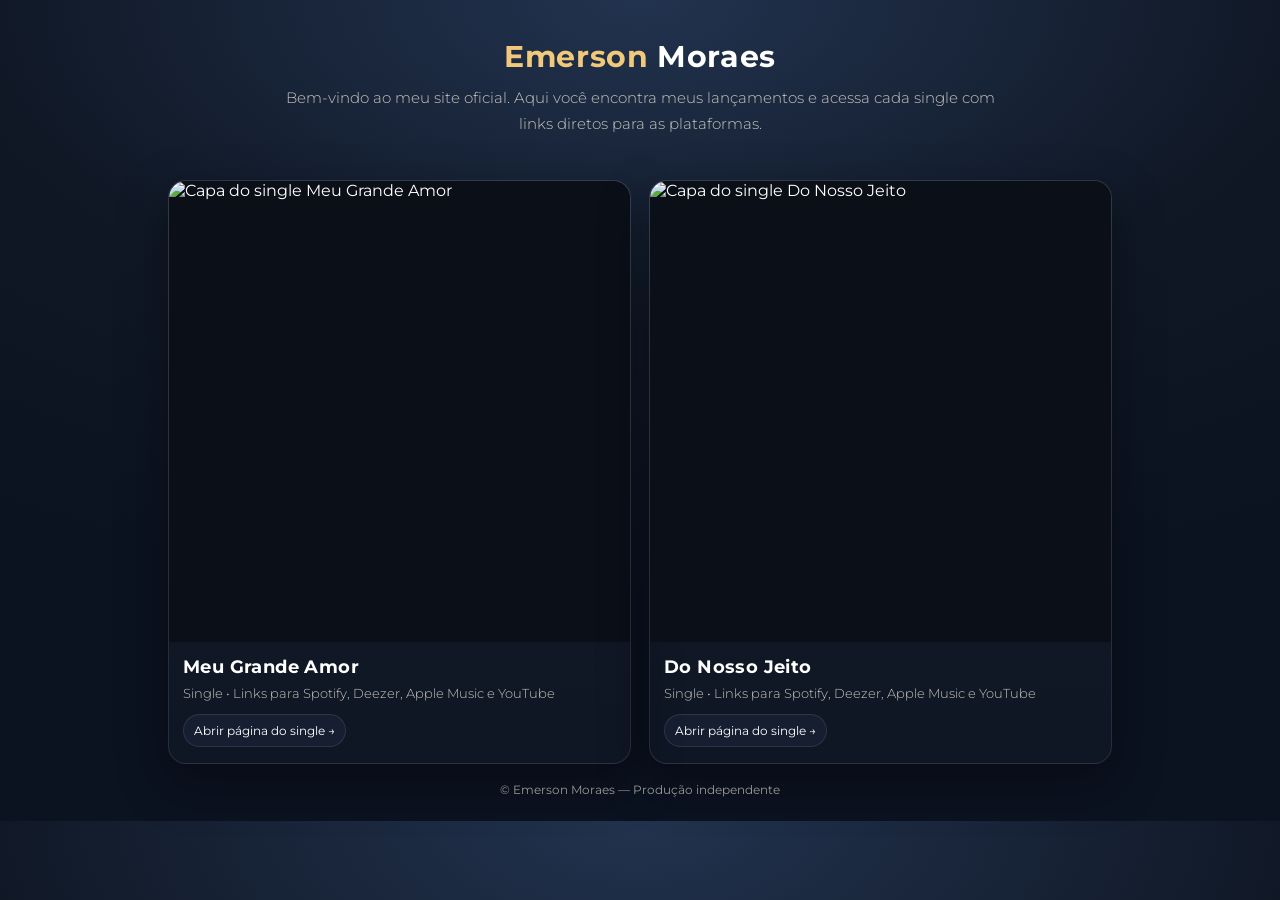
==== index.html @ e017d696 "Update index.html" ====
<!DOCTYPE html>
<html lang="pt-BR">
<head>
  <meta charset="UTF-8" />
  <meta name="viewport" content="width=device-width, initial-scale=1.0"/>
  <title>Emerson Moraes • Site Oficial</title>

  <link href="https://fonts.googleapis.com/css2?family=Montserrat:wght@300;500;700&display=swap" rel="stylesheet">

  <style>
    :root{
      --bg:#101826;
      --bg2:#0b1220;
      --gold:#f1c97a;
      --muted:#c9c6bf;
      --card:#162033;
      --stroke:rgba(255,255,255,.10);
    }
    *{box-sizing:border-box}
    body{
      margin:0;
      font-family:'Montserrat',sans-serif;
      color:#fff;
      background:radial-gradient(1200px 600px at 50% 0%, #22334f 0%, var(--bg) 55%, var(--bg2) 100%);
    }
    .wrap{
      max-width:980px;
      margin:0 auto;
      padding:28px 18px 24px;
      text-align:center;
    }
    header{
      padding:10px 0 18px;
    }
    h1{
      margin:0;
      font-size:30px;
      letter-spacing:.6px;
      font-weight:700;
    }
    h1 span{ color:var(--gold); }
    p.lead{
      margin:10px auto 0;
      max-width:720px;
      color:var(--muted);
      line-height:1.7;
      font-size:15px;
      font-weight:300;
    }
    .grid{
      margin:26px auto 10px;
      display:grid;
      grid-template-columns:repeat(2, minmax(0, 1fr));
      gap:18px;
      align-items:stretch;
    }
    @media (max-width:720px){
      .grid{ grid-template-columns:1fr; }
    }
    a.card{
      display:block;
      text-decoration:none;
      color:inherit;
      background:linear-gradient(180deg, rgba(255,255,255,.04), rgba(255,255,255,.02));
      border:1px solid var(--stroke);
      border-radius:18px;
      overflow:hidden;
      box-shadow:0 18px 50px rgba(0,0,0,.35);
      transition:.25s ease;
      text-align:left;
    }
    a.card:hover{
      transform:translateY(-2px);
      border-color:rgba(241,201,122,.35);
      box-shadow:0 22px 70px rgba(0,0,0,.45);
    }
    .cover{
      aspect-ratio:1/1; /* capa quadrada */
      width:100%;
      display:block;
      object-fit:cover;
      background:#0a0f18;
    }
    .meta{
      padding:14px 14px 16px;
    }
    .title{
      margin:0;
      font-size:18px;
      font-weight:700;
      letter-spacing:.4px;
    }
    .subtitle{
      margin:6px 0 0;
      font-size:13px;
      color:var(--muted);
      line-height:1.5;
      font-weight:300;
    }
    .pill{
      display:inline-block;
      margin-top:10px;
      padding:8px 10px;
      border-radius:999px;
      border:1px solid var(--stroke);
      font-size:12px;
      color:#fff;
      background:rgba(45,63,87,.25);
    }
    footer{
      margin-top:18px;
      opacity:.75;
      font-size:12px;
      color:var(--muted);
    }
  </style>
</head>

<body>
  <main class="wrap">
    <header>
      <h1><span>Emerson</span> Moraes</h1>
      <p class="lead">
        Bem-vindo ao meu site oficial. Aqui você encontra meus lançamentos e acessa cada single com links diretos
        para as plataformas.
      </p>
    </header>

    <section class="grid">
      <!-- Card: Meu Grande Amor -->
      <a class="card" href="./meu-grande-amor/" aria-label="Abrir página do single Meu Grande Amor">
        <img class="cover" src="./assets/EmersonMoraesDisponivel.PNG" alt="Capa do single Meu Grande Amor">
        <div class="meta">
          <p class="title">Meu Grande Amor</p>
          <p class="subtitle">Single • Links para Spotify, Deezer, Apple Music e YouTube</p>
          <span class="pill">Abrir página do single →</span>
        </div>
      </a>

      <!-- Card: Do Nosso Jeito -->
      <a class="card" href="./do-nosso-jeito/" aria-label="Abrir página do single Do Nosso Jeito">
        <img class="cover" src="./assets/EmersonMoraes_DoNossoJeito.jpg" alt="Capa do single Do Nosso Jeito">
        <div class="meta">
          <p class="title">Do Nosso Jeito</p>
          <p class="subtitle">Single • Links para Spotify, Deezer, Apple Music e YouTube</p>
          <span class="pill">Abrir página do single →</span>
        </div>
      </a>
    </section>

    <footer>
      © Emerson Moraes — Produção independente
    </footer>
  </main>
</body>
</html>
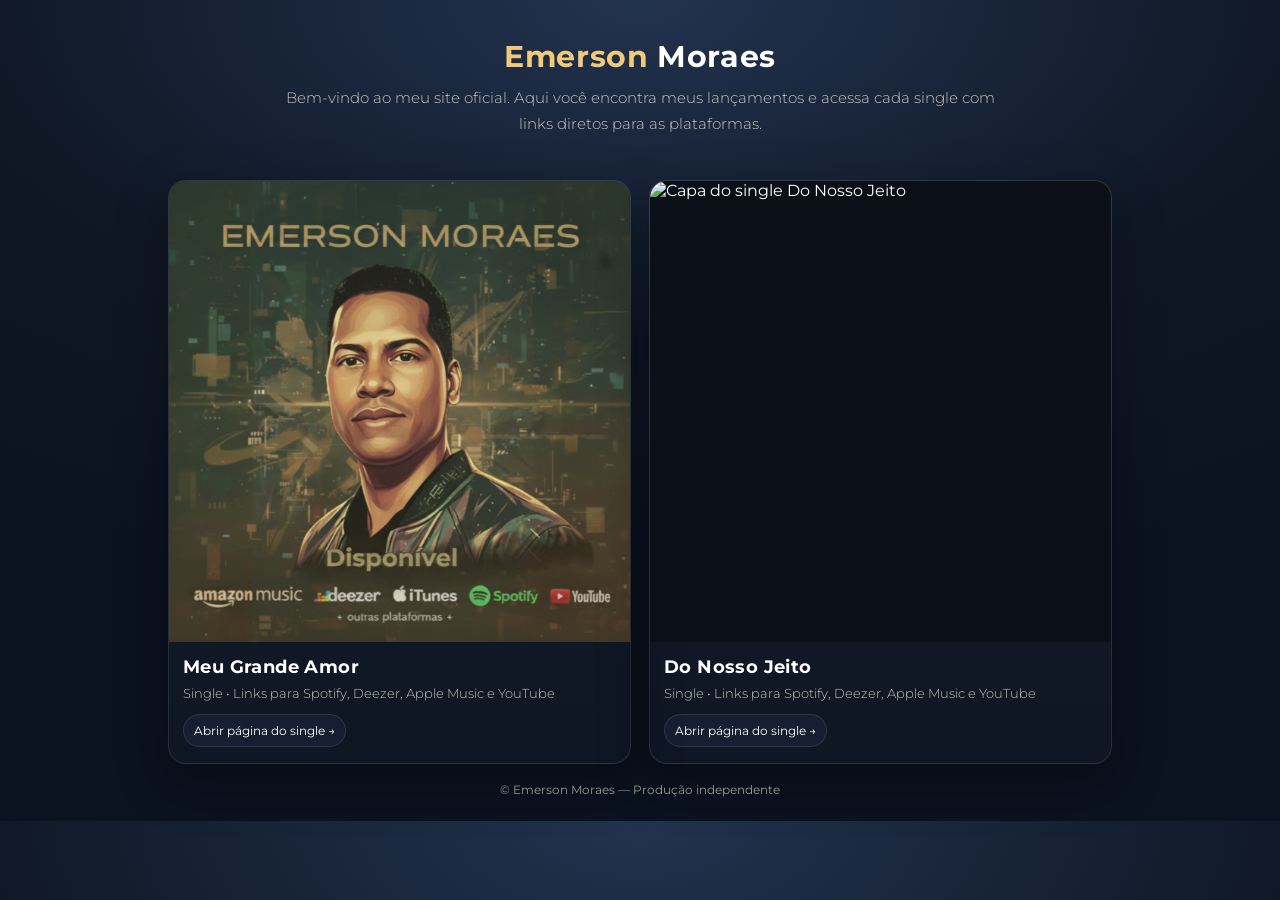
==== commit b4d295c1: "Update index.html" ====
--- a/index.html
+++ b/index.html
@@ -129,7 +129,7 @@
     <section class="grid">
       <!-- Card: Meu Grande Amor -->
       <a class="card" href="./meu-grande-amor/" aria-label="Abrir página do single Meu Grande Amor">
-        <img class="cover" src="./assets/EmersonMoraesDisponivel.PNG" alt="Capa do single Meu Grande Amor">
+        <img class="cover" src="./EmersonMoraesDisponivel.png" alt="Capa do single Meu Grande Amor">
         <div class="meta">
           <p class="title">Meu Grande Amor</p>
           <p class="subtitle">Single • Links para Spotify, Deezer, Apple Music e YouTube</p>
@@ -139,7 +139,7 @@
 
       <!-- Card: Do Nosso Jeito -->
       <a class="card" href="./do-nosso-jeito/" aria-label="Abrir página do single Do Nosso Jeito">
-        <img class="cover" src="./assets/EmersonMoraes_DoNossoJeito.jpg" alt="Capa do single Do Nosso Jeito">
+        <img class="cover" src="./EmersonMoraes_DoNossoJeito.jpg" alt="Capa do single Do Nosso Jeito">
         <div class="meta">
           <p class="title">Do Nosso Jeito</p>
           <p class="subtitle">Single • Links para Spotify, Deezer, Apple Music e YouTube</p>
@@ -158,3 +158,5 @@
 
 
 
+
+
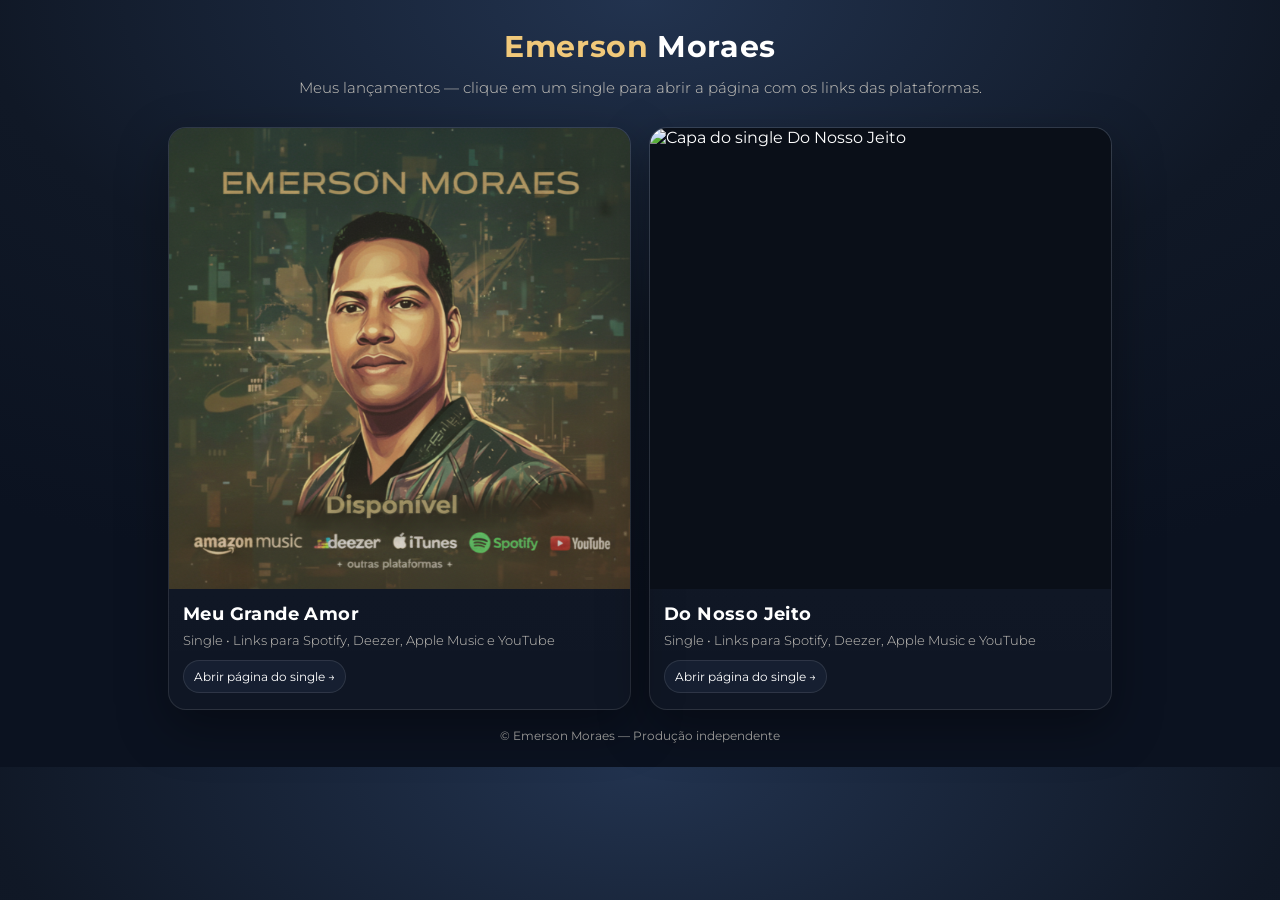
==== commit 3c79012b: "Update index.html" ====
--- a/index.html
+++ b/index.html
@@ -13,7 +13,6 @@
       --bg2:#0b1220;
       --gold:#f1c97a;
       --muted:#c9c6bf;
-      --card:#162033;
       --stroke:rgba(255,255,255,.10);
     }
     *{box-sizing:border-box}
@@ -28,9 +27,6 @@
       margin:0 auto;
       padding:28px 18px 24px;
       text-align:center;
-    }
-    header{
-      padding:10px 0 18px;
     }
     h1{
       margin:0;
@@ -75,15 +71,13 @@
       box-shadow:0 22px 70px rgba(0,0,0,.45);
     }
     .cover{
-      aspect-ratio:1/1; /* capa quadrada */
+      aspect-ratio:1/1;
       width:100%;
       display:block;
       object-fit:cover;
       background:#0a0f18;
     }
-    .meta{
-      padding:14px 14px 16px;
-    }
+    .meta{ padding:14px 14px 16px; }
     .title{
       margin:0;
       font-size:18px;
@@ -104,7 +98,6 @@
       border-radius:999px;
       border:1px solid var(--stroke);
       font-size:12px;
-      color:#fff;
       background:rgba(45,63,87,.25);
     }
     footer{
@@ -121,13 +114,11 @@
     <header>
       <h1><span>Emerson</span> Moraes</h1>
       <p class="lead">
-        Bem-vindo ao meu site oficial. Aqui você encontra meus lançamentos e acessa cada single com links diretos
-        para as plataformas.
+        Meus lançamentos — clique em um single para abrir a página com os links das plataformas.
       </p>
     </header>
 
     <section class="grid">
-      <!-- Card: Meu Grande Amor -->
       <a class="card" href="./meu-grande-amor/" aria-label="Abrir página do single Meu Grande Amor">
         <img class="cover" src="./EmersonMoraesDisponivel.png" alt="Capa do single Meu Grande Amor">
         <div class="meta">
@@ -137,9 +128,8 @@
         </div>
       </a>
 
-      <!-- Card: Do Nosso Jeito -->
       <a class="card" href="./do-nosso-jeito/" aria-label="Abrir página do single Do Nosso Jeito">
-        <img class="cover" src="./EmersonMoraes_DoNossoJeito.jpg" alt="Capa do single Do Nosso Jeito">
+        <img class="cover" src="./DoNossoJeito.jpg" alt="Capa do single Do Nosso Jeito">
         <div class="meta">
           <p class="title">Do Nosso Jeito</p>
           <p class="subtitle">Single • Links para Spotify, Deezer, Apple Music e YouTube</p>
@@ -148,15 +138,7 @@
       </a>
     </section>
 
-    <footer>
-      © Emerson Moraes — Produção independente
-    </footer>
+    <footer>© Emerson Moraes — Produção independente</footer>
   </main>
 </body>
 </html>
-
-
-
-
-
-
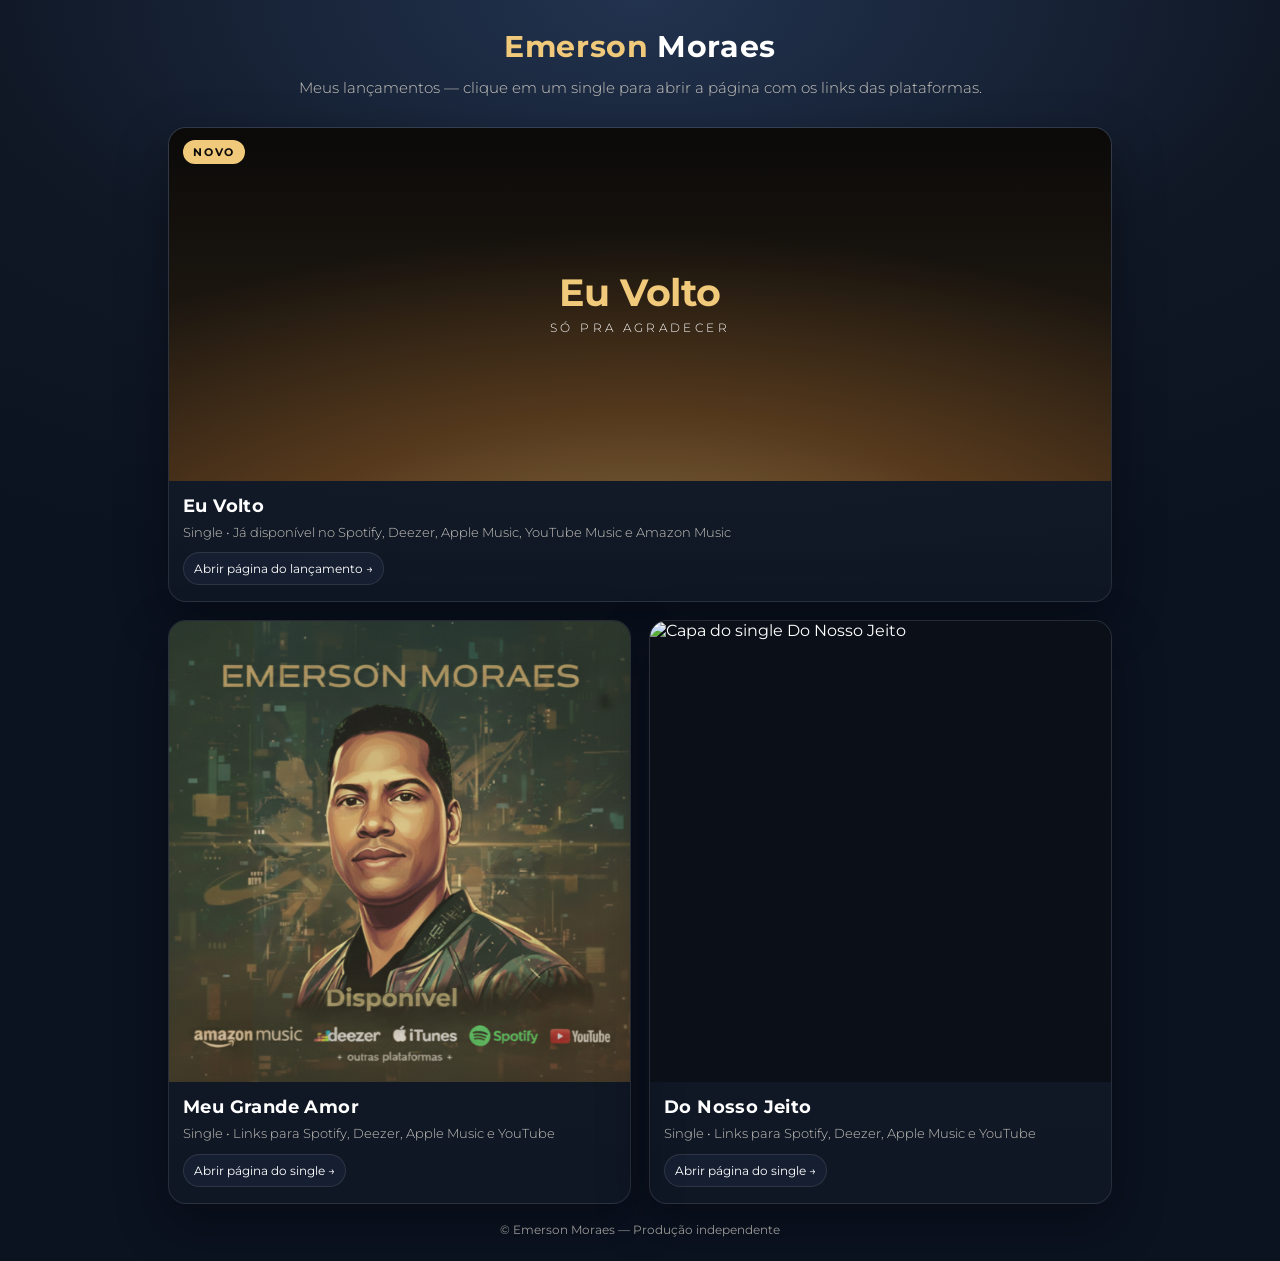
==== commit fe828863: "Adiciona card de Eu Volto na home" ====
--- a/index.html
+++ b/index.html
@@ -106,7 +106,53 @@
       font-size:12px;
       color:var(--muted);
     }
-  </style>
+  
+a.card.featured{ grid-column:1 / -1; }
+.featured-banner{
+position:relative;
+aspect-ratio:16/6;
+display:flex;
+align-items:center;
+justify-content:center;
+text-align:center;
+background:
+radial-gradient(120% 140% at 50% 125%, rgba(241,201,122,.42) 0%, rgba(217,139,58,.26) 32%, rgba(11,10,9,0) 68%),
+linear-gradient(180deg,#0b0a09 0%,#1d1710 55%,#2a1e13 100%);
+}
+.featured-title{
+display:block;
+font-size:38px;
+font-weight:700;
+letter-spacing:-.5px;
+color:var(--gold);
+line-height:1;
+}
+.featured-sub{
+display:block;
+margin-top:8px;
+font-size:12px;
+font-weight:300;
+letter-spacing:.28em;
+text-transform:uppercase;
+color:#fff;
+}
+.badge-new{
+position:absolute;
+top:12px;
+left:14px;
+font-size:11px;
+font-weight:700;
+letter-spacing:.16em;
+color:#0b0a09;
+background:var(--gold);
+padding:5px 10px;
+border-radius:999px;
+}
+@media (max-width:720px){
+.featured-banner{ aspect-ratio:16/9; }
+.featured-title{ font-size:28px; }
+}
+</style>
 </head>
 
 <body>
@@ -119,6 +165,21 @@
     </header>
 
     <section class="grid">
+<a class="card featured" href="./eu-volto/" aria-label="Abrir página do lançamento Eu Volto">
+<div class="featured-banner">
+<span class="badge-new">NOVO</span>
+<div>
+<span class="featured-title">Eu Volto</span>
+<span class="featured-sub">Só Pra Agradecer</span>
+</div>
+</div>
+<div class="meta">
+<p class="title">Eu Volto</p>
+<p class="subtitle">Single &bull; Já disponível no Spotify, Deezer, Apple Music, YouTube Music e Amazon Music</p>
+<span class="pill">Abrir página do lançamento &rarr;</span>
+</div>
+</a>
+
       <a class="card" href="./meu-grande-amor/" aria-label="Abrir página do single Meu Grande Amor">
         <img class="cover" src="./EmersonMoraesDisponivel.png" alt="Capa do single Meu Grande Amor">
         <div class="meta">
@@ -129,7 +190,7 @@
       </a>
 
       <a class="card" href="./do-nosso-jeito/" aria-label="Abrir página do single Do Nosso Jeito">
-        <img class="cover" src="./DoNossoJeito.jpg" alt="Capa do single Do Nosso Jeito">
+        <img class="cover" src="EmersonMoraes_DoNossoJeito.jpg" alt="Capa do single Do Nosso Jeito">
         <div class="meta">
           <p class="title">Do Nosso Jeito</p>
           <p class="subtitle">Single • Links para Spotify, Deezer, Apple Music e YouTube</p>
@@ -142,3 +203,5 @@
   </main>
 </body>
 </html>
+
+
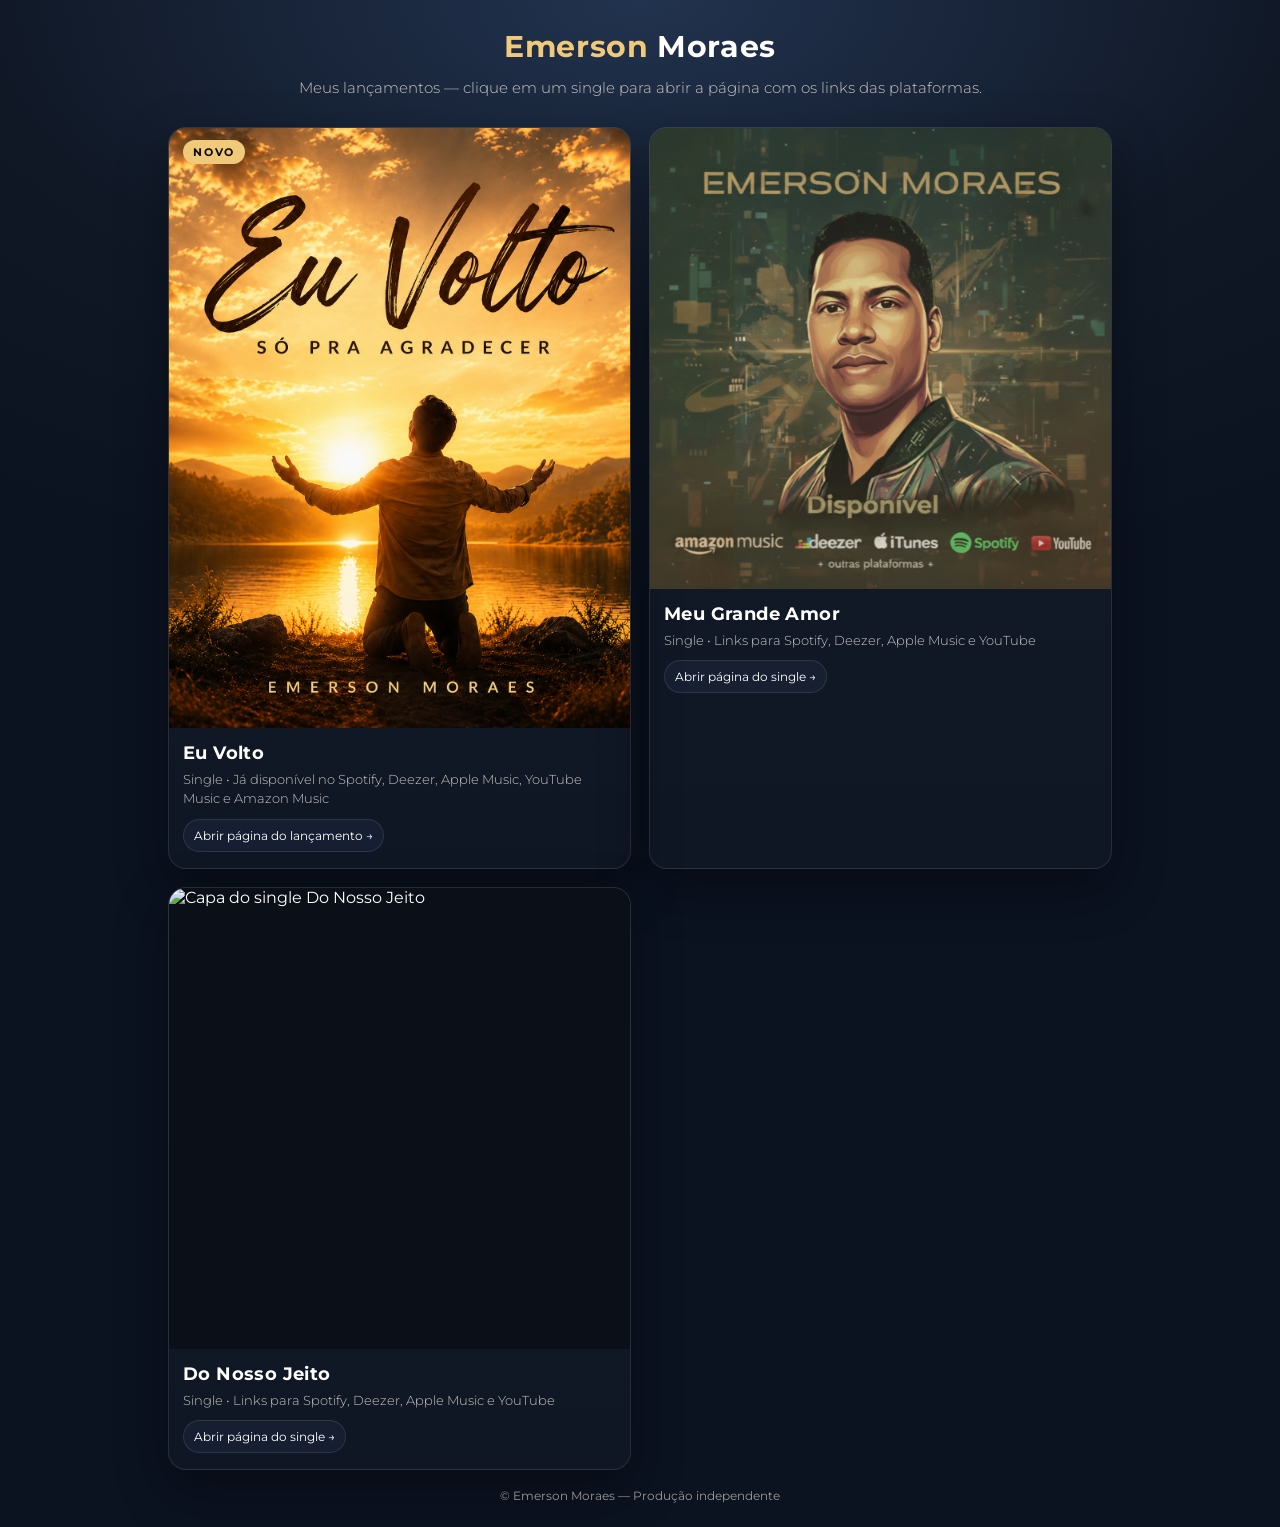
==== commit 65dd4b71: "Usa a capa oficial no card de Eu Volto" ====
--- a/index.html
+++ b/index.html
@@ -107,35 +107,7 @@
       color:var(--muted);
     }
   
-a.card.featured{ grid-column:1 / -1; }
-.featured-banner{
-position:relative;
-aspect-ratio:16/6;
-display:flex;
-align-items:center;
-justify-content:center;
-text-align:center;
-background:
-radial-gradient(120% 140% at 50% 125%, rgba(241,201,122,.42) 0%, rgba(217,139,58,.26) 32%, rgba(11,10,9,0) 68%),
-linear-gradient(180deg,#0b0a09 0%,#1d1710 55%,#2a1e13 100%);
-}
-.featured-title{
-display:block;
-font-size:38px;
-font-weight:700;
-letter-spacing:-.5px;
-color:var(--gold);
-line-height:1;
-}
-.featured-sub{
-display:block;
-margin-top:8px;
-font-size:12px;
-font-weight:300;
-letter-spacing:.28em;
-text-transform:uppercase;
-color:#fff;
-}
+.cover-wrap{ position:relative; }
 .badge-new{
 position:absolute;
 top:12px;
@@ -147,10 +119,6 @@
 background:var(--gold);
 padding:5px 10px;
 border-radius:999px;
-}
-@media (max-width:720px){
-.featured-banner{ aspect-ratio:16/9; }
-.featured-title{ font-size:28px; }
 }
 </style>
 </head>
@@ -165,13 +133,10 @@
     </header>
 
     <section class="grid">
-<a class="card featured" href="./eu-volto/" aria-label="Abrir página do lançamento Eu Volto">
-<div class="featured-banner">
+<a class="card" href="./eu-volto/" aria-label="Abrir página do lançamento Eu Volto">
+<div class="cover-wrap">
 <span class="badge-new">NOVO</span>
-<div>
-<span class="featured-title">Eu Volto</span>
-<span class="featured-sub">Só Pra Agradecer</span>
-</div>
+<img class="cover" src="./eu-volto/Capa_Eu_Volto_Emerson_Moraes_3000x3000_RGB.jpg" alt="Capa do single Eu Volto — Só Pra Agradecer" loading="lazy" width="600" height="600">
 </div>
 <div class="meta">
 <p class="title">Eu Volto</p>
